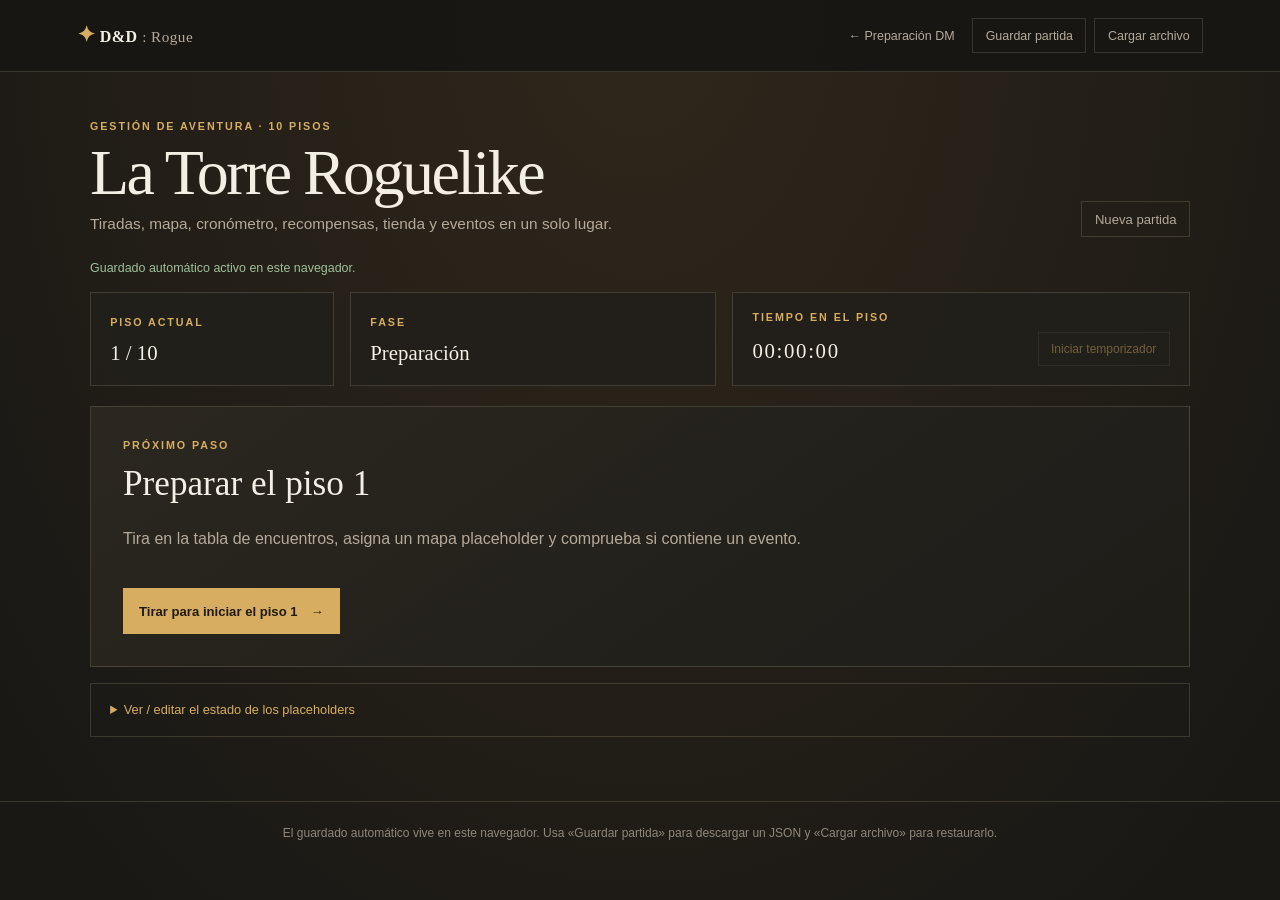
==== Partida/DM local/Partida.html @ 72ee75f5 "Version Preliminar 1" ====
<!DOCTYPE html>
<html lang="es">
<head>
    <meta charset="UTF-8">
    <meta name="viewport" content="width=device-width, initial-scale=1.0">
    <meta name="description" content="Gestiona los diez pisos de tu aventura de D&D: Roguelike.">
    <title>Partida — D&amp;D: Rogue</title>
    <link rel="stylesheet" href="partida.css">
</head>
<body>
    <header class="topbar">
        <a class="brand" href="../../index.html"><span aria-hidden="true">✦</span> D&amp;D <small>: Rogue</small></a>
        <div class="header-actions">
            <a class="back-link" href="Plocal.html">← Preparación DM</a>
            <button class="utility-button" id="save-game" type="button">Guardar partida</button>
            <button class="utility-button" id="load-game-button" type="button">Cargar archivo</button>
            <input id="load-game-file" type="file" accept="application/json,.json" hidden>
        </div>
    </header>

    <main class="game-wrap">
        <section class="welcome-row">
            <div>
                <p class="eyebrow">GESTIÓN DE AVENTURA · 10 PISOS</p>
                <h1>La Torre Roguelike</h1>
                <p class="lead">Tiradas, mapa, cronómetro, recompensas, tienda y eventos en un solo lugar.</p>
            </div>
            <button class="new-game-button" id="new-game" type="button">Nueva partida</button>
        </section>

        <p class="save-status" id="save-status" role="status" aria-live="polite">La partida se guarda automáticamente en este navegador.</p>

        <section class="run-dashboard" aria-label="Estado actual de la partida">
            <div class="floor-indicator"><span class="eyebrow">PISO ACTUAL</span><strong id="floor-number">1 / 10</strong></div>
            <div class="stage-indicator"><span class="eyebrow">FASE</span><strong id="stage-name">Preparación</strong></div>
            <div class="timer-panel"><span class="eyebrow">TIEMPO EN EL PISO</span><strong id="floor-timer">00:00:00</strong><button class="timer-button" id="timer-toggle" type="button" disabled>Iniciar temporizador</button></div>
        </section>

        <section class="panel start-panel" id="start-panel">
            <p class="eyebrow">PRÓXIMO PASO</p>
            <h2>Preparar el piso <span id="start-floor-number">1</span></h2>
            <p>Tira en la tabla de encuentros, asigna un mapa placeholder y comprueba si contiene un evento.</p>
            <button class="primary-button" id="roll-floor" type="button">Tirar para iniciar el piso 1 <span aria-hidden="true">→</span></button>
        </section>

        <section class="panel encounter-panel" id="encounter-panel" hidden>
            <div class="section-title"><div><p class="eyebrow">PISO <span id="encounter-floor-number">1</span> · EXPLORACIÓN</p><h2>Encuentro y mapa</h2></div><span class="roll-badge" id="encounter-roll">d6: —</span></div>
            <div class="result-grid">
                <article class="result-box encounter-result-box"><span class="result-label">ENCUENTRO</span><strong id="encounter-result">—</strong><div class="creature-reference-list" id="creature-reference-list" aria-label="Criaturas del encuentro"></div></article>
                <article class="result-box"><span class="result-label">MAPA (d10)</span><strong id="map-result">—</strong><p class="muted" id="map-description"></p></article>
                <article class="result-box event-check-box"><span class="result-label">¿HAY EVENTO EN EL MAPA?</span><strong id="map-event-result">—</strong><p class="muted" id="map-event-detail"></p></article>
            </div>
            <p class="placeholder-note" id="map-rule-note"></p>
            <div class="timer-reminder">Inicia el temporizador cuando comience el encuentro; se detendrá al cerrar el piso.</div>
            <button class="primary-button" id="finish-encounter" type="button">Encuentro terminado · Ver recompensas <span aria-hidden="true">→</span></button>
        </section>

        <section class="panel rewards-panel" id="rewards-panel" hidden>
            <div class="section-title"><div><p class="eyebrow">PISO <span id="reward-floor-number">1</span> · ENCUENTRO SUPERADO</p><h2>Recompensas y progresión</h2></div></div>
            <div class="reward-grid" id="reward-grid"></div>

            <section class="level-up-section" id="level-up-section">
                <p class="eyebrow">PROGRESIÓN</p>
                <h3 id="level-up-title">Subida de nivel</h3>
                <p id="level-up-message"></p>
                <div id="class-roll-area" hidden>
                    <button class="secondary-button" id="roll-classes" type="button">Sortear 3 clases posibles</button>
                    <div class="choice-grid" id="class-choices"></div>
                    <p class="selected-choice" id="selected-class"></p>
                    <div class="history-area" id="class-history-area" hidden>
                        <h4>Historial de sorteos de clase</h4>
                        <ol id="class-history-list"></ol>
                    </div>
                </div>
            </section>

            <section class="shop-section">
                <div class="section-title"><div><p class="eyebrow">TIENDA DEL PISO <span id="shop-floor-number">1</span></p><h3>Tienda y ofertas especiales</h3></div></div>
                <h4>Catálogo general</h4>
                <div class="shop-grid" id="standard-shop"></div>
                <h4>Dos objetos especiales disponibles esta vez</h4>
                <p class="muted">Tirada aleatoria sin repetir el mismo objeto en esta visita.</p>
                <div class="shop-grid offer-grid" id="special-offers"></div>
            </section>

            <button class="primary-button" id="finish-shopping" type="button">Terminar compras · Tirar evento d20 <span aria-hidden="true">→</span></button>
        </section>

        <section class="panel event-panel" id="event-panel" hidden>
            <p class="eyebrow">PISO <span id="event-floor-number">1</span> · DESPUÉS DE LA TIENDA</p>
            <h2>Evento de la torre</h2>
            <p>Cuando el grupo termine de comprar, tira 1d20 en la tabla de eventos. Los resultados siguen siendo placeholders hasta que añadas la tabla definitiva.</p>
            <button class="primary-button" id="roll-event" type="button">Tirar evento (d20)</button>
            <article class="event-result" id="event-result-card" hidden>
                <span class="result-label" id="event-roll-label">RESULTADO: —</span>
                <h3 id="event-result-name"></h3>
                <p id="event-result-description"></p>
            </article>

            <section class="emblem-section" id="emblem-section" hidden>
                <p class="eyebrow">EVENTO ESPECIAL · TRAS SUPERAR EL PISO 5</p>
                <h3>Elige un emblema</h3>
                <p>El grupo debe escoger uno de estos tres. La elección quedará guardada en la partida.</p>
                <div class="choice-grid emblem-grid" id="emblem-choices"></div>
                <p class="selected-choice" id="selected-emblem"></p>
            </section>

            <button class="primary-button" id="next-floor" type="button" hidden>Siguiente piso <span aria-hidden="true">→</span></button>
            <button class="primary-button" id="finalize-run" type="button" hidden>Finalizar partida <span aria-hidden="true">✦</span></button>
            <section class="run-complete" id="run-complete" hidden><span aria-hidden="true">✦</span><h3>¡Torre completada!</h3><p>Has llegado al final de los diez pisos. Descarga el estado si quieres conservar el resumen de la run.</p></section>
        </section>

        <details class="placeholder-details">
            <summary>Ver / editar el estado de los placeholders</summary>
            <p>Los diez mapas y los veinte resultados de evento placeholder están en <strong>partida-data.json</strong>.</p>
        </details>
    </main>
    <dialog class="monster-dialog" id="monster-dialog" aria-labelledby="monster-dialog-title">
        <div class="monster-dialog-header"><div><p class="eyebrow">BESTIARIO · D&amp;D 5.ª EDICIÓN</p><h2 id="monster-dialog-title">Statblock</h2></div><button class="dialog-close" id="close-monster-dialog" type="button" aria-label="Cerrar statblock">×</button></div>
        <div class="monster-statblock" id="monster-statblock" aria-live="polite"></div>
        <p class="statblock-source">Las imágenes se cargan desde 5e.tools. Los atributos y acciones del statblock proceden de D&amp;D 5e API (SRD 2014); puede no incluir criaturas de suplementos.</p>
    </dialog>
    <footer class="site-footer">El guardado automático vive en este navegador. Usa «Guardar partida» para descargar un JSON y «Cargar archivo» para restaurarlo.</footer>
    <script src="partida.js"></script>
</body>
</html>
---- Partida/DM local/partida.css ----
:root {
    color-scheme: dark;
    --paper: #f4efe5;
    --muted: #b5aa9a;
    --gold: #d7ad62;
    --panel: #211f1b;
    --line: rgba(231, 211, 174, .17);
    --green: #9fc19b;
}
* { box-sizing: border-box; }
body { min-height: 100vh; margin: 0; background: radial-gradient(ellipse at 50% 0%, #30271b, #191815 52rem); color: var(--paper); font-family: Georgia, "Times New Roman", serif; line-height: 1.55; }
button, a { font: inherit; }
a { color: inherit; text-decoration: none; }
.topbar { display: flex; align-items: center; justify-content: space-between; gap: 1rem; min-height: 72px; padding: .75rem clamp(1.25rem, 6vw, 6rem); border-bottom: 1px solid var(--line); background: rgba(23, 22, 19, .9); }
.brand { flex: 0 0 auto; font-weight: 700; letter-spacing: .03em; }
.brand > span { color: var(--gold); font-size: 1.35rem; }
.brand small { color: var(--muted); font-size: .95rem; font-weight: 400; }
.header-actions { display: flex; align-items: center; justify-content: flex-end; gap: .5rem; flex-wrap: wrap; }
.back-link, .utility-button { color: var(--muted); font: .78rem Arial, sans-serif; }
.back-link { margin-right: .6rem; }
.back-link:hover { color: var(--gold); }
.utility-button, .new-game-button, .timer-button, .secondary-button { padding: .58rem .78rem; border: 1px solid var(--line); background: transparent; cursor: pointer; }
.utility-button:hover, .new-game-button:hover, .timer-button:hover:not(:disabled), .secondary-button:hover { border-color: var(--gold); color: var(--gold); }
.game-wrap { width: min(1100px, calc(100% - 2.5rem)); margin: 0 auto; padding: 3rem 0 4rem; }
.welcome-row { display: flex; align-items: end; justify-content: space-between; gap: 2rem; margin-bottom: 1.5rem; }
.eyebrow { margin: 0; color: var(--gold); font: 700 .67rem Arial, sans-serif; letter-spacing: .18em; }
h1 { margin: .4rem 0 .3rem; font-size: clamp(2.45rem, 6vw, 4rem); font-weight: 400; letter-spacing: -.04em; line-height: 1.08; }
.lead, .muted { color: var(--muted); }
.lead { margin: 0; font: .96rem/1.6 Arial, sans-serif; }
.new-game-button { flex: 0 0 auto; color: var(--muted); font: .82rem Arial, sans-serif; }
.save-status { min-height: 1.2em; margin: 0 0 1rem; color: var(--green); font: .78rem Arial, sans-serif; }
.save-status.error-status { color: #e6ad7d; }
.run-dashboard { display: grid; grid-template-columns: .8fr 1.2fr 1.5fr; gap: 1rem; margin-bottom: 1.25rem; }
.run-dashboard > div { padding: 1rem 1.2rem; border: 1px solid var(--line); background: rgba(33, 31, 27, .88); }
.run-dashboard strong { display: block; margin-top: .2rem; font-size: 1.3rem; font-weight: 400; }
.timer-panel { display: grid; grid-template-columns: 1fr auto; align-items: center; gap: .25rem 1rem; }
.timer-panel .eyebrow { grid-column: 1 / -1; }
.timer-panel strong { font-variant-numeric: tabular-nums; letter-spacing: .08em; }
.timer-button { color: var(--gold); font: .75rem Arial, sans-serif; }
.timer-button:disabled { opacity: .45; cursor: not-allowed; }
.panel { margin-bottom: 1rem; padding: clamp(1.25rem, 3.5vw, 2rem); border: 1px solid var(--line); background: linear-gradient(145deg, rgba(43, 39, 32, .97), rgba(29, 28, 24, .98)); }
.panel h2 { margin: .35rem 0 .6rem; font-size: clamp(1.6rem, 3vw, 2.2rem); font-weight: 400; }
.panel > p:not(.eyebrow), .level-up-section > p:not(.eyebrow), .event-panel > p:not(.eyebrow) { color: var(--muted); font-family: Arial, sans-serif; }
.panel > .primary-button { margin-top: 1.25rem; }
.primary-button, .secondary-button { display: inline-flex; align-items: center; justify-content: center; gap: .8rem; min-height: 46px; padding: .75rem 1rem; border: 0; background: var(--gold); color: #211b12; font: 700 .82rem Arial, sans-serif; cursor: pointer; }
.primary-button:hover { background: #e7c47e; }
.secondary-button { border: 1px solid var(--gold); background: transparent; color: var(--gold); }
.primary-button:disabled, .secondary-button:disabled { cursor: not-allowed; opacity: .5; }
.section-title { display: flex; align-items: center; justify-content: space-between; gap: 1rem; margin-bottom: 1.3rem; }
.section-title h2, .section-title h3 { margin: .25rem 0 0; font-size: 1.8rem; font-weight: 400; }
.roll-badge { padding: .45rem .7rem; border: 1px solid rgba(215, 173, 98, .4); color: var(--gold); font: .8rem Arial, sans-serif; }
.result-grid { display: grid; grid-template-columns: repeat(3, minmax(0, 1fr)); gap: .85rem; }
.result-box { min-height: 140px; padding: 1.1rem; border: 1px solid var(--line); background: rgba(18, 17, 15, .48); }
.result-label { display: block; margin-bottom: .5rem; color: var(--gold); font: 700 .65rem Arial, sans-serif; letter-spacing: .1em; }
.result-box > strong { display: block; font-size: 1.1rem; font-weight: 400; }
.result-box > p { margin-bottom: 0; font: .8rem Arial, sans-serif; }
.event-check-box > strong.event-yes { color: #e6ad7d; }
.event-check-box > strong.event-no { color: var(--green); }
.encounter-result-box > strong { margin-bottom: .75rem; }
.creature-reference-list { display: grid; grid-template-columns: repeat(auto-fill, minmax(112px, 1fr)); gap: .55rem; }
.creature-reference { position: relative; display: flex; min-width: 0; flex-direction: column; align-items: stretch; padding: 0; overflow: hidden; border: 1px solid var(--line); background: #171512; color: var(--paper); text-align: left; cursor: pointer; transition: border-color .18s ease, transform .18s ease; }
.creature-reference:hover, .creature-reference:focus-visible { transform: translateY(-2px); border-color: var(--gold); outline: none; }
.creature-image-frame { position: relative; display: block; width: 100%; height: 94px; overflow: hidden; background: radial-gradient(circle at 50% 35%, #625035, #241e16 70%); }
.creature-reference img { position: absolute; inset: 0; display: block; width: 100%; height: 100%; object-fit: cover; }
.creature-reference img.is-loading { opacity: 0; }
.creature-image-fallback { position: absolute; inset: 0; display: grid; width: 100%; height: 100%; place-items: center; background: radial-gradient(circle at 50% 35%, #625035, #241e16 70%); color: var(--gold); font-size: 2rem; }
.creature-reference-name { padding: .48rem .5rem .1rem; font: 700 .72rem/1.3 Arial, sans-serif; }
.creature-reference-hint { padding: 0 .5rem .5rem; color: var(--muted); font: .64rem Arial, sans-serif; }
.monster-dialog { width: min(760px, calc(100% - 2rem)); max-width: 760px; max-height: min(88vh, 900px); padding: clamp(1rem, 3vw, 1.8rem); overflow: auto; border: 1px solid rgba(215, 173, 98, .55); background: #201d18; color: var(--paper); box-shadow: 0 24px 80px rgba(0, 0, 0, .65); }
.monster-dialog::backdrop { background: rgba(8, 7, 6, .78); backdrop-filter: blur(3px); }
.monster-dialog-header { display: flex; align-items: flex-start; justify-content: space-between; gap: 1rem; padding-bottom: 1rem; border-bottom: 1px solid var(--line); }
.monster-dialog-header h2 { margin: .25rem 0 0; font-size: clamp(1.7rem, 5vw, 2.35rem); font-weight: 400; }
.dialog-close { width: 2.4rem; height: 2.4rem; border: 1px solid var(--line); background: transparent; color: var(--paper); font: 1.5rem Arial, sans-serif; cursor: pointer; }
.dialog-close:hover { border-color: var(--gold); color: var(--gold); }
.monster-statblock { font: .84rem/1.55 Arial, sans-serif; }
.statblock-summary { display: grid; grid-template-columns: minmax(90px, 155px) 1fr; align-items: center; gap: 1rem; margin: 1rem 0; }
.statblock-summary:not(:has(img)) { grid-template-columns: 1fr; }
.statblock-image-frame { position: relative; width: 100%; min-height: 120px; height: 170px; overflow: hidden; border: 1px solid var(--line); background: radial-gradient(circle at 50% 35%, #625035, #241e16 70%); }
.statblock-summary img, .statblock-image-fallback { position: absolute; inset: 0; display: block; width: 100%; height: 100%; object-fit: contain; }
.statblock-summary img.is-loading { opacity: 0; }
.statblock-image-fallback { display: grid; place-items: center; color: var(--gold); font-size: 2rem; }
.statblock-meta { margin: .2rem 0; color: var(--muted); font-size: .78rem; font-style: italic; }
.statblock-vitals { margin: .55rem 0; color: var(--gold); }
.ability-grid { display: grid; grid-template-columns: repeat(6, minmax(0, 1fr)); gap: .45rem; }
.ability-grid > div { display: grid; gap: .1rem; justify-items: center; padding: .55rem .25rem; border: 1px solid var(--line); background: rgba(215, 173, 98, .06); }
.ability-grid span { color: var(--gold); font-size: .68rem; font-weight: 700; }
.ability-grid strong { font-size: 1rem; }
.ability-grid small { color: var(--muted); }
.statblock-details { display: grid; grid-template-columns: repeat(2, minmax(0, 1fr)); gap: .25rem 1rem; margin-top: .8rem; padding: .75rem 0; border-top: 1px solid var(--line); border-bottom: 1px solid var(--line); }
.statblock-details p { margin: .2rem 0; color: var(--muted); font-size: .76rem; }
.statblock-details strong { color: var(--paper); }
.statblock-section { margin-top: 1rem; }
.statblock-section h3 { margin: 0 0 .4rem; padding-bottom: .3rem; border-bottom: 1px solid rgba(215, 173, 98, .35); color: var(--gold); font: 700 .84rem Arial, sans-serif; letter-spacing: .08em; text-transform: uppercase; }
.statblock-entry { margin: .55rem 0; }
.statblock-entry h4 { display: inline; margin: 0; font-size: .84rem; }
.statblock-entry p { display: inline; margin: 0 0 0 .35rem; color: #d4cbbd; }
.statblock-unavailable { padding: 1rem; border: 1px solid rgba(230, 173, 125, .4); color: #e6ad7d; }
.statblock-standalone-image { display: block; width: min(100%, 220px); max-height: 260px; margin: 1rem auto; object-fit: contain; }
.elemental-choices { display: grid; grid-template-columns: repeat(2, minmax(0, 1fr)); gap: .55rem; margin-top: .8rem; }
.elemental-choice-button { padding: .8rem; border: 1px solid var(--line); background: rgba(215, 173, 98, .07); color: var(--paper); text-align: left; cursor: pointer; }
.elemental-choice-button:hover { border-color: var(--gold); color: var(--gold); }
.statblock-source { margin: 1rem 0 0; padding-top: .7rem; border-top: 1px solid var(--line); color: var(--muted); font: .68rem/1.5 Arial, sans-serif; }
.placeholder-note { margin: .8rem 0 0; color: #a99a80; font: .75rem/1.5 Arial, sans-serif; }
.timer-reminder { margin-top: 1rem; padding-left: .8rem; border-left: 2px solid var(--gold); color: var(--muted); font: .8rem Arial, sans-serif; }
.reward-grid { display: grid; grid-template-columns: repeat(3, minmax(0, 1fr)); gap: .8rem; }
.reward-card { padding: 1rem; border: 1px solid rgba(215, 173, 98, .3); background: rgba(215, 173, 98, .07); }
.reward-card strong { display: block; margin-top: .2rem; font-size: 1.35rem; font-weight: 400; }
.reward-card span { color: var(--muted); font: .68rem Arial, sans-serif; letter-spacing: .08em; }
.level-up-section, .shop-section { margin-top: 1.6rem; padding-top: 1.4rem; border-top: 1px solid var(--line); }
.level-up-section h3, .shop-section h3 { margin: .3rem 0; font-size: 1.45rem; font-weight: 400; }
.level-up-section > p:not(.eyebrow) { margin: .4rem 0 1rem; font-size: .9rem; }
.choice-grid { display: grid; grid-template-columns: repeat(3, minmax(0, 1fr)); gap: .7rem; margin-top: .85rem; }
.choice-card { width: 100%; padding: .85rem; border: 1px solid var(--line); background: rgba(18, 17, 15, .55); color: var(--paper); text-align: left; cursor: pointer; }
.choice-card:hover, .choice-card[aria-pressed="true"] { border-color: var(--gold); background: rgba(215, 173, 98, .13); }
.choice-card strong { display: block; color: var(--gold); font-weight: 400; }
.choice-card small { display: block; margin-top: .3rem; color: var(--muted); font: .75rem/1.4 Arial, sans-serif; }
.selected-choice { min-height: 1.2em; color: var(--green) !important; font-size: .84rem; }
.history-area { margin-top: 1rem; padding: .8rem 1rem; border: 1px solid var(--line); }
.history-area h4 { margin: 0 0 .5rem; font-weight: 400; }
.history-area ol { display: grid; gap: .35rem; margin: 0; padding-left: 1.3rem; color: var(--muted); font: .77rem Arial, sans-serif; }
.shop-section h4 { margin: 1.1rem 0 .55rem; font-size: .95rem; font-weight: 400; }
.shop-grid { display: grid; grid-template-columns: repeat(3, minmax(0, 1fr)); gap: .5rem; }
.shop-item { padding: .7rem; border: 1px solid var(--line); background: rgba(18, 17, 15, .35); font: .77rem/1.4 Arial, sans-serif; }
.shop-item summary { display: flex; align-items: center; justify-content: space-between; gap: .5rem; list-style: none; cursor: pointer; }
.shop-item summary::-webkit-details-marker { display: none; }
.shop-item strong { flex: 0 0 auto; color: var(--gold); font-weight: 400; }
.shop-item-effect { margin: .55rem 0 0; color: var(--muted); font: .74rem/1.5 Arial, sans-serif; }
.offer-grid { grid-template-columns: repeat(2, minmax(0, 1fr)); }
.offer-grid .shop-item { border-color: rgba(215, 173, 98, .35); }
.event-result { margin: 1.25rem 0; padding: 1.25rem; border: 1px solid rgba(215, 173, 98, .35); background: rgba(215, 173, 98, .08); }
.event-result h3 { margin: .2rem 0; font-weight: 400; }
.event-result p { margin-bottom: 0; color: var(--muted); font: .87rem/1.6 Arial, sans-serif; }
.emblem-section { margin-top: 1.5rem; padding: 1.2rem; border: 1px solid rgba(215, 173, 98, .4); background: rgba(215, 173, 98, .06); }
.emblem-section h3 { margin: .25rem 0; font-size: 1.5rem; font-weight: 400; }
.emblem-section > p:not(.eyebrow) { color: var(--muted); font: .87rem Arial, sans-serif; }
.emblem-grid .choice-card { min-height: 110px; }
.run-complete { margin-top: 1.5rem; padding: 1.5rem; border: 1px solid var(--gold); text-align: center; }
.run-complete > span { color: var(--gold); font-size: 2.2rem; }
.run-complete h3 { margin: 0; font-size: 1.7rem; font-weight: 400; }
.run-complete p { color: var(--muted); font: .88rem Arial, sans-serif; }
.placeholder-details { padding: 1rem 1.2rem; border: 1px solid var(--line); color: var(--muted); font: .8rem/1.6 Arial, sans-serif; }
.placeholder-details summary { color: var(--gold); cursor: pointer; }
.placeholder-details strong { color: var(--paper); font-weight: 400; }
.site-footer { padding: 1.5rem; border-top: 1px solid var(--line); color: #8f877b; text-align: center; font: .75rem Arial, sans-serif; }
[hidden] { display: none !important; }
@media (max-width: 760px) {
    .topbar { align-items: flex-start; flex-direction: column; }
    .header-actions { justify-content: flex-start; }
    .welcome-row { align-items: flex-start; flex-direction: column; gap: 1rem; }
    .run-dashboard { grid-template-columns: 1fr 1fr; }
    .timer-panel { grid-column: 1 / -1; }
    .result-grid, .reward-grid { grid-template-columns: 1fr; }
    .result-box { min-height: auto; }
    .shop-grid { grid-template-columns: repeat(2, minmax(0, 1fr)); }
    .creature-reference-list { grid-template-columns: repeat(auto-fill, minmax(100px, 1fr)); }
    .statblock-summary { grid-template-columns: 100px 1fr; }
}
@media (max-width: 500px) {
    .game-wrap { width: calc(100% - 1.5rem); padding-top: 2rem; }
    .run-dashboard { grid-template-columns: 1fr; }
    .timer-panel { grid-column: auto; }
    .shop-grid, .offer-grid, .choice-grid { grid-template-columns: 1fr; }
    .statblock-summary, .statblock-summary:not(:has(img)) { grid-template-columns: 1fr; }
    .statblock-image-frame { width: min(100%, 240px); height: 190px; }
    .statblock-details { grid-template-columns: 1fr; }
    .elemental-choices { grid-template-columns: 1fr; }
    .header-actions { gap: .35rem; }
    .back-link { width: 100%; margin: 0 0 .25rem; }
    .utility-button { padding: .5rem; font-size: .72rem; }
}
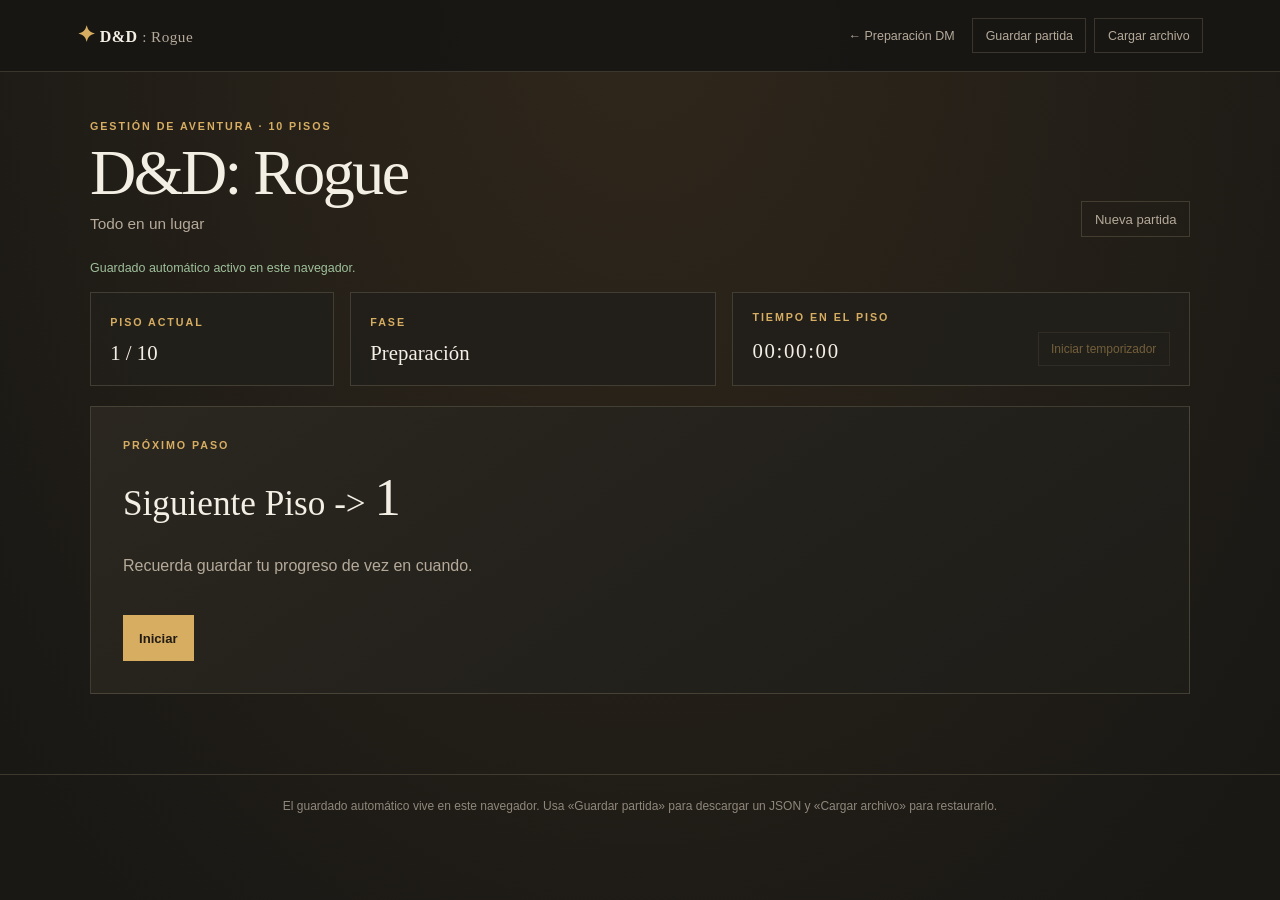
==== commit 65f1812a: "Cambios varios partida" ====
--- a/Partida/DM local/Partida.html
+++ b/Partida/DM local/Partida.html
@@ -22,8 +22,8 @@
         <section class="welcome-row">
             <div>
                 <p class="eyebrow">GESTIÓN DE AVENTURA · 10 PISOS</p>
-                <h1>La Torre Roguelike</h1>
-                <p class="lead">Tiradas, mapa, cronómetro, recompensas, tienda y eventos en un solo lugar.</p>
+                <h1>D&D: Rogue</h1>
+                <p class="lead">Todo en un lugar</p>
             </div>
             <button class="new-game-button" id="new-game" type="button">Nueva partida</button>
         </section>
@@ -38,9 +38,9 @@
 
         <section class="panel start-panel" id="start-panel">
             <p class="eyebrow">PRÓXIMO PASO</p>
-            <h2>Preparar el piso <span id="start-floor-number">1</span></h2>
-            <p>Tira en la tabla de encuentros, asigna un mapa placeholder y comprueba si contiene un evento.</p>
-            <button class="primary-button" id="roll-floor" type="button">Tirar para iniciar el piso 1 <span aria-hidden="true">→</span></button>
+            <h2>Siguiente Piso -> <span id="start-floor-number">1</span></h2>
+            <p>Recuerda guardar tu progreso de vez en cuando.</p>
+            <button class="primary-button" id="roll-floor" type="button">Iniciar</button>
         </section>
 
         <section class="panel encounter-panel" id="encounter-panel" hidden>
@@ -110,10 +110,12 @@
             <section class="run-complete" id="run-complete" hidden><span aria-hidden="true">✦</span><h3>¡Torre completada!</h3><p>Has llegado al final de los diez pisos. Descarga el estado si quieres conservar el resumen de la run.</p></section>
         </section>
 
-        <details class="placeholder-details">
+        
+        
+        <!--   <details class="placeholder-details">
             <summary>Ver / editar el estado de los placeholders</summary>
             <p>Los diez mapas y los veinte resultados de evento placeholder están en <strong>partida-data.json</strong>.</p>
-        </details>
+        </details> -->
     </main>
     <dialog class="monster-dialog" id="monster-dialog" aria-labelledby="monster-dialog-title">
         <div class="monster-dialog-header"><div><p class="eyebrow">BESTIARIO · D&amp;D 5.ª EDICIÓN</p><h2 id="monster-dialog-title">Statblock</h2></div><button class="dialog-close" id="close-monster-dialog" type="button" aria-label="Cerrar statblock">×</button></div>
--- a/Partida/DM local/partida.css
+++ b/Partida/DM local/partida.css
@@ -48,7 +48,7 @@
 .primary-button:disabled, .secondary-button:disabled { cursor: not-allowed; opacity: .5; }
 .section-title { display: flex; align-items: center; justify-content: space-between; gap: 1rem; margin-bottom: 1.3rem; }
 .section-title h2, .section-title h3 { margin: .25rem 0 0; font-size: 1.8rem; font-weight: 400; }
-.roll-badge { padding: .45rem .7rem; border: 1px solid rgba(215, 173, 98, .4); color: var(--gold); font: .8rem Arial, sans-serif; }
+.roll-badge { padding: .45rem .7rem; border: 1px solid rgba(215, 173, 98, .4); color: var(--gold); font: .8rem Arial, sans-serif; display: none;}
 .result-grid { display: grid; grid-template-columns: repeat(3, minmax(0, 1fr)); gap: .85rem; }
 .result-box { min-height: 140px; padding: 1.1rem; border: 1px solid var(--line); background: rgba(18, 17, 15, .48); }
 .result-label { display: block; margin-bottom: .5rem; color: var(--gold); font: 700 .65rem Arial, sans-serif; letter-spacing: .1em; }
@@ -168,3 +168,7 @@
     .back-link { width: 100%; margin: 0 0 .25rem; }
     .utility-button { padding: .5rem; font-size: .72rem; }
 }
+
+#start-floor-number {
+    font-size: 1.5em;
+}
